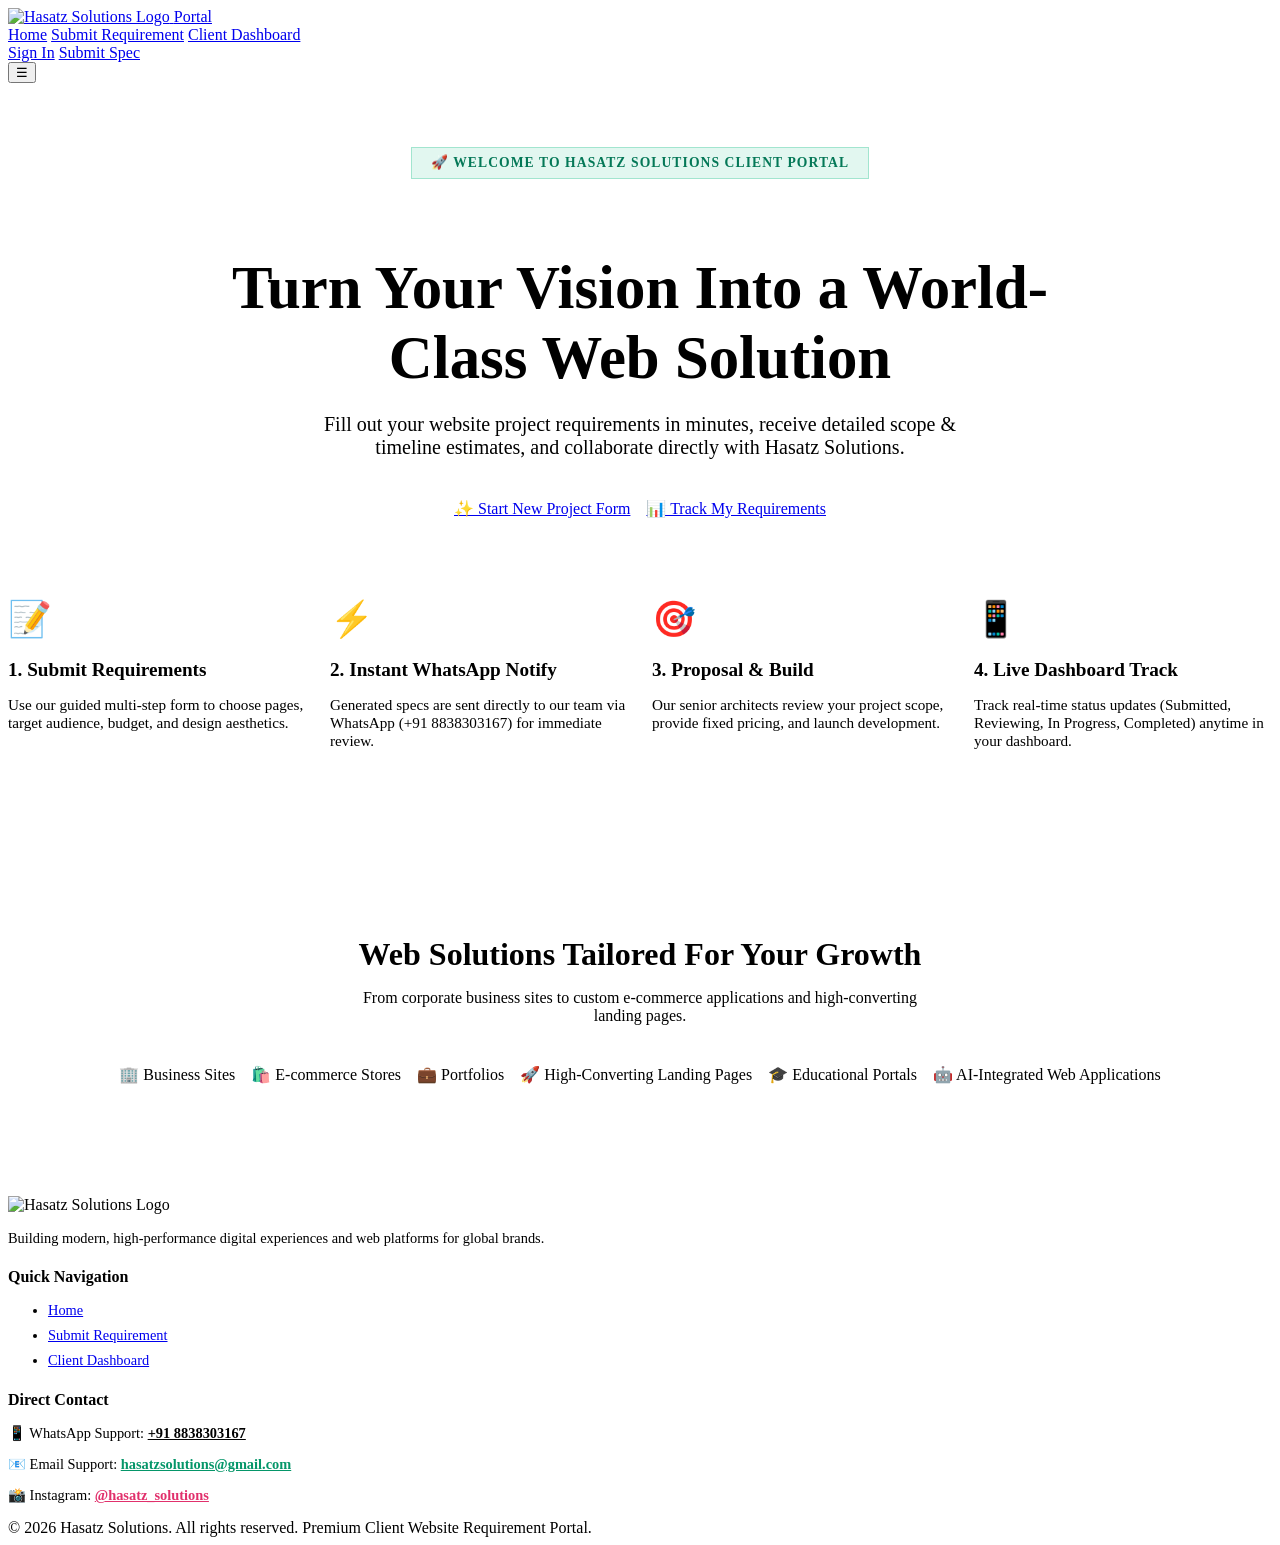
==== index.html @ edcb529d "Add files via upload" ====
<!DOCTYPE html>
<html lang="en">
<head>
  <meta charset="UTF-8">
  <meta name="viewport" content="width=device-width, initial-scale=1.0">
  <title>Hasatz Solutions | Client Website Requirement Portal</title>
  <meta name="description" content="Submit website requirements, track project progress, and build enterprise web solutions with Hasatz Solutions.">
  <link rel="stylesheet" href="css/style.css">
</head>
<body>

  <!-- Site Header -->
  <header class="site-header">
    <div class="container navbar">
      <a href="index.html" class="logo-brand">
        <img src="images/hasatz-logo.jpg" alt="Hasatz Solutions Logo" class="brand-logo-img">
        <span class="logo-tag">Portal</span>
      </a>

      <nav class="nav-links">
        <a href="index.html" class="nav-link active">Home</a>
        <a href="requirement.html" class="nav-link">Submit Requirement</a>
        <a href="dashboard.html" class="nav-link">Client Dashboard</a>
      </nav>

      <div class="nav-actions" id="navAuthActions">
        <!-- Dynamically injected by auth.js -->
        <a href="login.html" class="btn btn-secondary">Sign In</a>
        <a href="requirement.html" class="btn btn-primary">Submit Spec</a>
      </div>

      <button class="mobile-toggle" aria-label="Toggle Navigation">☰</button>
    </div>
  </header>

  <!-- Main Hero Section -->
  <main class="main-content">
    <section class="hero-section" style="padding: 4rem 0; text-align: center;">
      <div class="container">
        <div style="max-width: 840px; margin: 0 auto;">
          <span style="display: inline-block; padding: 0.4rem 1.2rem; background: rgba(16, 185, 129, 0.12); border: 1px solid rgba(16, 185, 129, 0.3); color: #047857; border-radius: var(--radius-full); font-size: 0.85rem; font-weight: 700; text-transform: uppercase; letter-spacing: 0.08em; margin-bottom: 1.5rem;">
            🚀 Welcome to Hasatz Solutions Client Portal
          </span>
          <h1 style="font-size: clamp(2.4rem, 5vw, 3.8rem); line-height: 1.15; margin-bottom: 1.25rem;">
            Turn Your Vision Into a <span class="gradient-text">World-Class Web Solution</span>
          </h1>
          <p class="subtitle" style="font-size: 1.25rem; max-width: 700px; margin: 0 auto 2.5rem;">
            Fill out your website project requirements in minutes, receive detailed scope & timeline estimates, and collaborate directly with Hasatz Solutions.
          </p>

          <div style="display: flex; gap: 1rem; justify-content: center; flex-wrap: wrap;">
            <a href="requirement.html" class="btn btn-primary btn-lg">
              ✨ Start New Project Form
            </a>
            <a href="dashboard.html" class="btn btn-secondary btn-lg">
              📊 Track My Requirements
            </a>
          </div>
        </div>

        <!-- Workflow Grid -->
        <div style="display: grid; grid-template-columns: repeat(auto-fit, minmax(250px, 1fr)); gap: 1.5rem; margin-top: 5rem; text-align: left;">
          
          <div class="glass-card interactive-card">
            <div style="font-size: 2.2rem; margin-bottom: 1rem;">📝</div>
            <h3 style="font-size: 1.2rem; margin-bottom: 0.5rem;">1. Submit Requirements</h3>
            <p style="color: var(--text-secondary); font-size: 0.95rem;">
              Use our guided multi-step form to choose pages, target audience, budget, and design aesthetics.
            </p>
          </div>

          <div class="glass-card interactive-card">
            <div style="font-size: 2.2rem; margin-bottom: 1rem;">⚡</div>
            <h3 style="font-size: 1.2rem; margin-bottom: 0.5rem;">2. Instant WhatsApp Notify</h3>
            <p style="color: var(--text-secondary); font-size: 0.95rem;">
              Generated specs are sent directly to our team via WhatsApp (+91 8838303167) for immediate review.
            </p>
          </div>

          <div class="glass-card interactive-card">
            <div style="font-size: 2.2rem; margin-bottom: 1rem;">🎯</div>
            <h3 style="font-size: 1.2rem; margin-bottom: 0.5rem;">3. Proposal & Build</h3>
            <p style="color: var(--text-secondary); font-size: 0.95rem;">
              Our senior architects review your project scope, provide fixed pricing, and launch development.
            </p>
          </div>

          <div class="glass-card interactive-card">
            <div style="font-size: 2.2rem; margin-bottom: 1rem;">📱</div>
            <h3 style="font-size: 1.2rem; margin-bottom: 0.5rem;">4. Live Dashboard Track</h3>
            <p style="color: var(--text-secondary); font-size: 0.95rem;">
              Track real-time status updates (Submitted, Reviewing, In Progress, Completed) anytime in your dashboard.
            </p>
          </div>

        </div>

        <!-- Solutions Showcase -->
        <div style="margin-top: 6rem; background: var(--bg-card); border: 1px solid var(--border-color); border-radius: var(--radius-lg); padding: 3rem 2rem;">
          <h2 style="font-size: 2rem; margin-bottom: 1rem;">Web Solutions Tailored For Your Growth</h2>
          <p style="color: var(--text-secondary); max-width: 600px; margin: 0 auto 2.5rem;">
            From corporate business sites to custom e-commerce applications and high-converting landing pages.
          </p>

          <div style="display: flex; flex-wrap: wrap; gap: 1rem; justify-content: center;">
            <span class="pill-label">🏢 Business Sites</span>
            <span class="pill-label">🛍️ E-commerce Stores</span>
            <span class="pill-label">💼 Portfolios</span>
            <span class="pill-label">🚀 High-Converting Landing Pages</span>
            <span class="pill-label">🎓 Educational Portals</span>
            <span class="pill-label">🤖 AI-Integrated Web Applications</span>
          </div>
        </div>

      </div>
    </section>
  </main>

  <!-- Site Footer -->
  <footer class="site-footer">
    <div class="container">
      <div class="footer-grid">
        <div>
          <div class="logo-brand" style="margin-bottom: 1rem;">
            <img src="images/hasatz-logo.jpg" alt="Hasatz Solutions Logo" class="brand-logo-img">
          </div>
          <p style="color: var(--text-secondary); font-size: 0.9rem;">
            Building modern, high-performance digital experiences and web platforms for global brands.
          </p>
        </div>

        <div>
          <h4 style="font-size: 1rem; margin-bottom: 1rem;">Quick Navigation</h4>
          <ul style="display: flex; flex-direction: column; gap: 0.5rem; font-size: 0.9rem;">
            <li><a href="index.html">Home</a></li>
            <li><a href="requirement.html">Submit Requirement</a></li>
            <li><a href="dashboard.html">Client Dashboard</a></li>
          </ul>
        </div>

        <div>
          <h4 style="font-size: 1rem; margin-bottom: 1rem;">Direct Contact</h4>
          <p style="color: var(--text-secondary); font-size: 0.9rem; margin-bottom: 0.5rem;">
            📱 WhatsApp Support: <a href="https://wa.me/918838303167" target="_blank" style="color: var(--text-primary); font-weight: 700;">+91 8838303167</a>
          </p>
          <p style="color: var(--text-secondary); font-size: 0.9rem; margin-bottom: 0.5rem;">
            📧 Email Support: <a href="mailto:hasatzsolutions@gmail.com" style="color: #059669; font-weight: 700; text-decoration: underline;">hasatzsolutions@gmail.com</a>
          </p>
          <p style="color: var(--text-secondary); font-size: 0.9rem;">
            📸 Instagram: <a href="https://www.instagram.com/hasatz_solutions?igsh=YTJra3RnbTBhNzlj" target="_blank" rel="noopener noreferrer" style="color: #e1306c; font-weight: 700;">@hasatz_solutions</a>
          </p>
        </div>
      </div>

      <div class="footer-bottom">
        &copy; 2026 Hasatz Solutions. All rights reserved. Premium Client Website Requirement Portal.
      </div>
    </div>
  </footer>

  <script type="module" src="js/firebase-init.js"></script>
  <script src="js/app.js"></script>
  <script src="js/auth.js"></script>
</body>
</html>
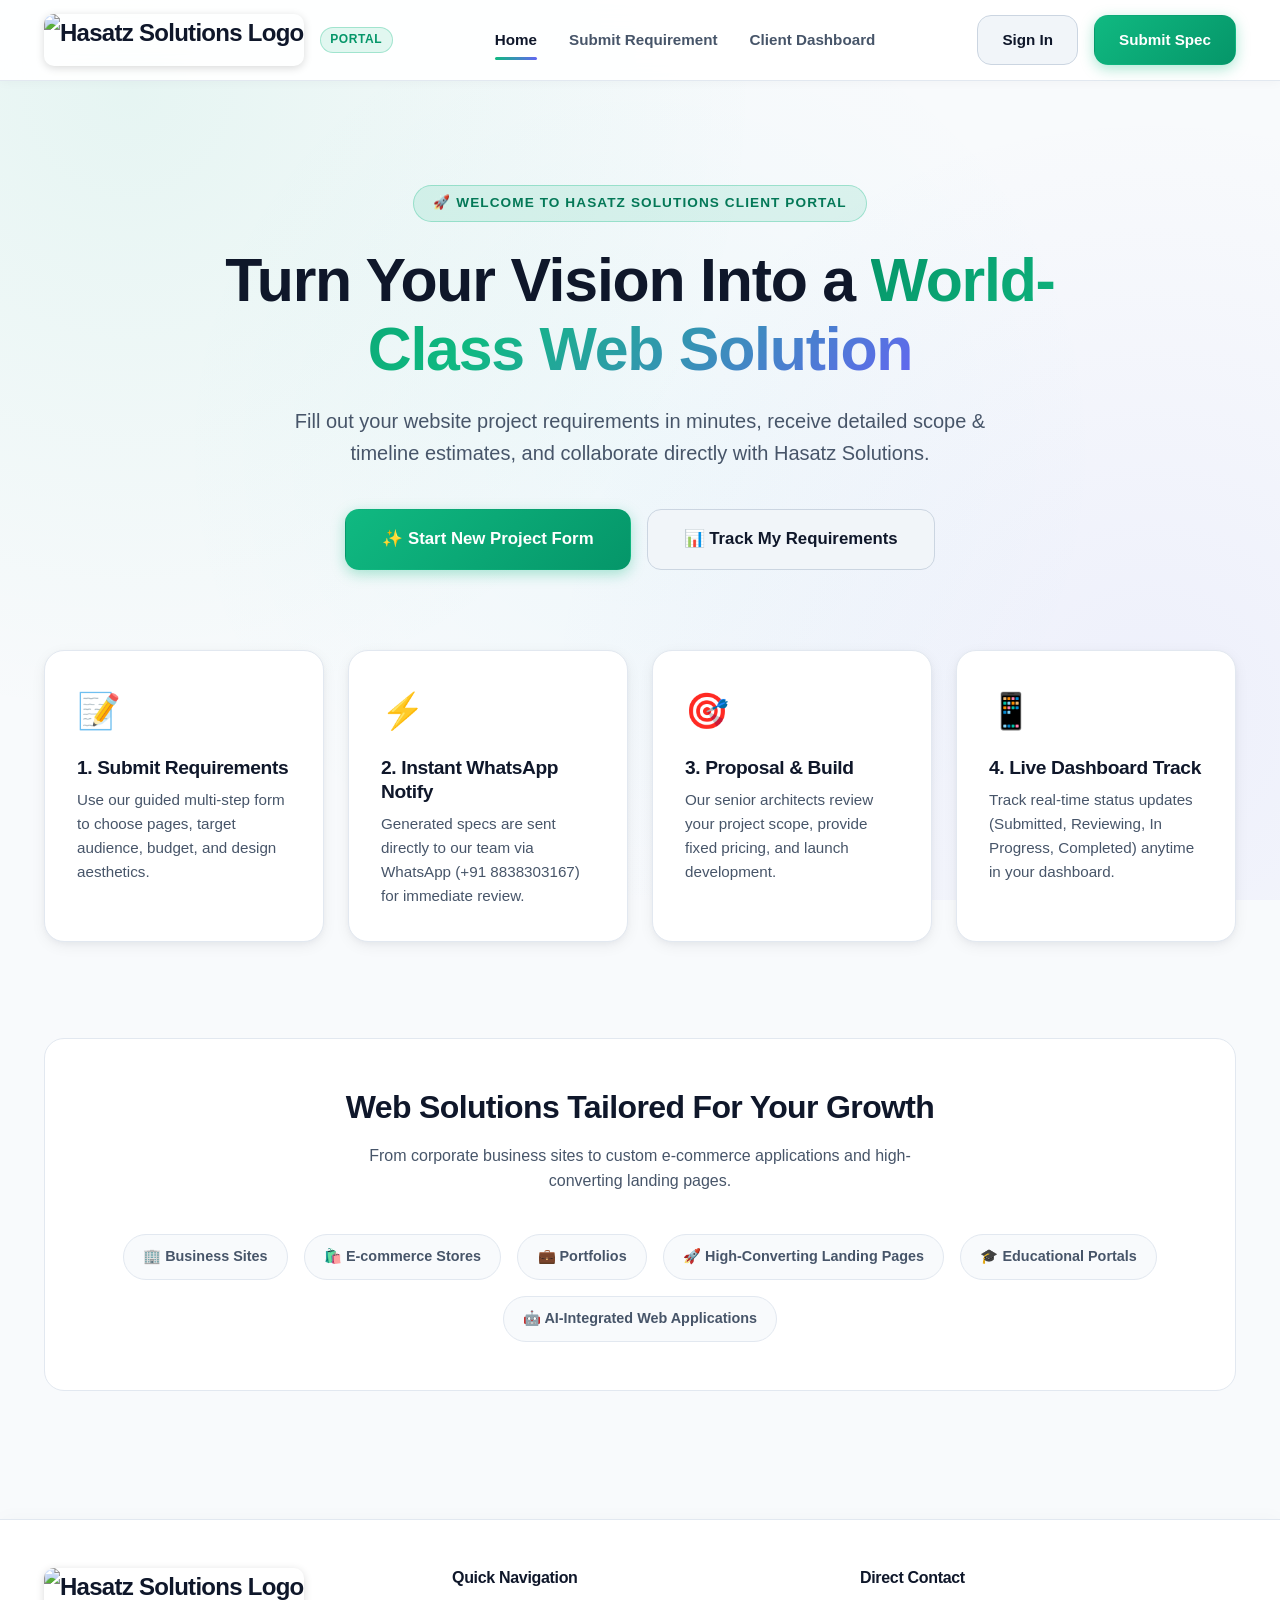
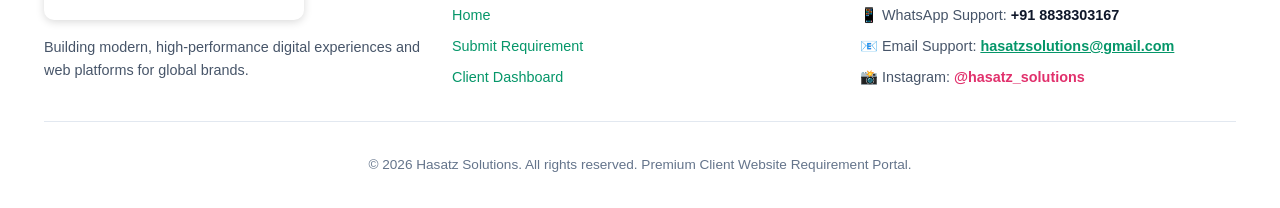
==== commit 8335e863: "Update index.html" ====
--- a/index.html
+++ b/index.html
@@ -5,7 +5,7 @@
   <meta name="viewport" content="width=device-width, initial-scale=1.0">
   <title>Hasatz Solutions | Client Website Requirement Portal</title>
   <meta name="description" content="Submit website requirements, track project progress, and build enterprise web solutions with Hasatz Solutions.">
-  <link rel="stylesheet" href="css/style.css">
+  <link rel="stylesheet" href="./style.css">
 </head>
 <body>
 
--- a/style.css
+++ b/style.css
@@ -0,0 +1,861 @@
+/* ==========================================================================
+   Hasatz Solutions Client Portal - Professional Corporate IT Theme (White & Vibrant)
+   ========================================================================== */
+
+@import url('https://fonts.googleapis.com/css2?family=Plus+Jakarta+Sans:wght@300;400;500;600;700;800&display=swap');
+
+:root {
+  /* Corporate Light Color Palette */
+  --bg-dark: #f8fafc;
+  --bg-card: #ffffff;
+  --bg-card-hover: #ffffff;
+  --bg-surface: #f1f5f9;
+  --bg-input: #ffffff;
+  --border-color: #e2e8f0;
+  --border-focus: #10b981;
+  --border-light: #cbd5e1;
+
+  /* Primary Brand Colors (Codenexa Emerald & Indigo) */
+  --primary: #10b981;
+  --primary-hover: #059669;
+  --primary-light: rgba(16, 185, 129, 0.1);
+  --secondary: #6366f1;
+  --secondary-hover: #4f46e5;
+  --accent: #06b6d4;
+
+  /* Status Colors (Vibrant Corporate Light) */
+  --status-submitted: #2563eb;
+  --status-reviewing: #d97706;
+  --status-inprogress: #7c3aed;
+  --status-completed: #059669;
+
+  /* High-Contrast Text Colors */
+  --text-primary: #0f172a;
+  --text-secondary: #475569;
+  --text-muted: #64748b;
+  --text-on-primary: #ffffff;
+
+  /* Elevation & Effects */
+  --shadow-sm: 0 1px 3px rgba(15, 23, 42, 0.08), 0 1px 2px rgba(15, 23, 42, 0.04);
+  --shadow-md: 0 4px 16px -2px rgba(15, 23, 42, 0.08), 0 2px 6px -1px rgba(15, 23, 42, 0.04);
+  --shadow-lg: 0 12px 32px -4px rgba(15, 23, 42, 0.12), 0 4px 12px -2px rgba(15, 23, 42, 0.06);
+  --shadow-glow: 0 0 25px rgba(16, 185, 129, 0.2);
+  --glass-bg: rgba(255, 255, 255, 0.88);
+  --glass-border: rgba(226, 232, 240, 0.8);
+  --glass-blur: blur(16px);
+
+  /* Spacing & Layout */
+  --radius-sm: 8px;
+  --radius-md: 14px;
+  --radius-lg: 20px;
+  --radius-full: 9999px;
+  --transition: all 0.25s cubic-bezier(0.4, 0, 0.2, 1);
+  --font-main: 'Plus Jakarta Sans', -apple-system, BlinkMacSystemFont, sans-serif;
+}
+
+/* Base Reset & Layout */
+*, *::before, *::after {
+  box-sizing: border-box;
+  margin: 0;
+  padding: 0;
+}
+
+html {
+  scroll-behavior: smooth;
+  font-size: 16px;
+}
+
+body {
+  font-family: var(--font-main);
+  background-color: var(--bg-dark);
+  color: var(--text-primary);
+  line-height: 1.6;
+  min-height: 100vh;
+  display: flex;
+  flex-direction: column;
+  background-image: 
+    radial-gradient(circle at 10% 10%, rgba(16, 185, 129, 0.08) 0%, transparent 45%),
+    radial-gradient(circle at 90% 80%, rgba(99, 102, 241, 0.07) 0%, transparent 45%),
+    radial-gradient(circle at 50% 50%, rgba(6, 182, 212, 0.04) 0%, transparent 60%);
+  background-attachment: fixed;
+}
+
+a {
+  color: var(--primary-hover);
+  text-decoration: none;
+  transition: var(--transition);
+}
+
+a:hover {
+  color: var(--secondary);
+}
+
+ul {
+  list-style: none;
+}
+
+.container {
+  width: 100%;
+  max-width: 1240px;
+  margin: 0 auto;
+  padding: 0 1.5rem;
+}
+
+.main-content {
+  flex: 1;
+  padding: 2.5rem 0 4rem;
+}
+
+/* Typography Helpers */
+h1, h2, h3, h4, h5, h6 {
+  color: var(--text-primary);
+  font-weight: 700;
+  line-height: 1.25;
+  letter-spacing: -0.02em;
+}
+
+.gradient-text {
+  background: linear-gradient(135deg, #059669 0%, #10b981 40%, #6366f1 100%);
+  -webkit-background-clip: text;
+  -webkit-text-fill-color: transparent;
+}
+
+.subtitle {
+  color: var(--text-secondary);
+  font-size: 1.1rem;
+  margin-top: 0.5rem;
+}
+
+/* Header & Navigation */
+.site-header {
+  position: sticky;
+  top: 0;
+  z-index: 100;
+  background: rgba(255, 255, 255, 0.92);
+  backdrop-filter: var(--glass-blur);
+  -webkit-backdrop-filter: var(--glass-blur);
+  border-bottom: 1px solid var(--border-color);
+  box-shadow: 0 2px 10px rgba(15, 23, 42, 0.03);
+}
+
+.navbar {
+  display: flex;
+  align-items: center;
+  justify-content: space-between;
+  height: 80px;
+}
+
+.logo-brand {
+  display: flex;
+  align-items: center;
+  gap: 0.75rem;
+  font-size: 1.5rem;
+  font-weight: 800;
+  color: var(--text-primary);
+  letter-spacing: -0.03em;
+}
+
+.brand-logo-img {
+  height: 52px;
+  width: auto;
+  border-radius: 10px;
+  object-fit: contain;
+  box-shadow: 0 2px 8px rgba(0, 0, 0, 0.15);
+}
+
+.logo-icon {
+  width: 38px;
+  height: 38px;
+  background: linear-gradient(135deg, var(--primary), var(--secondary));
+  border-radius: var(--radius-sm);
+  display: flex;
+  align-items: center;
+  justify-content: center;
+  color: white;
+  font-weight: 800;
+  font-size: 1.2rem;
+  box-shadow: 0 4px 12px rgba(16, 185, 129, 0.3);
+}
+
+.logo-tag {
+  font-size: 0.75rem;
+  padding: 0.18rem 0.6rem;
+  background: rgba(16, 185, 129, 0.12);
+  border: 1px solid rgba(16, 185, 129, 0.3);
+  color: #059669;
+  border-radius: var(--radius-full);
+  text-transform: uppercase;
+  letter-spacing: 0.05em;
+  font-weight: 700;
+  margin-left: 0.25rem;
+}
+
+.nav-links {
+  display: flex;
+  align-items: center;
+  gap: 2rem;
+}
+
+.nav-link {
+  color: var(--text-secondary);
+  font-weight: 600;
+  font-size: 0.95rem;
+  position: relative;
+  padding: 0.5rem 0;
+}
+
+.nav-link:hover, .nav-link.active {
+  color: var(--text-primary);
+}
+
+.nav-link.active::after {
+  content: '';
+  position: absolute;
+  bottom: 0;
+  left: 0;
+  width: 100%;
+  height: 3px;
+  background: linear-gradient(90deg, var(--primary), var(--secondary));
+  border-radius: 3px;
+}
+
+.nav-actions {
+  display: flex;
+  align-items: center;
+  gap: 1rem;
+}
+
+.mobile-toggle {
+  display: none;
+  background: none;
+  border: none;
+  color: var(--text-primary);
+  font-size: 1.5rem;
+  cursor: pointer;
+  padding: 0.5rem;
+}
+
+/* Buttons */
+.btn {
+  display: inline-flex;
+  align-items: center;
+  justify-content: center;
+  gap: 0.6rem;
+  padding: 0.75rem 1.5rem;
+  font-size: 0.95rem;
+  font-weight: 600;
+  border-radius: var(--radius-md);
+  border: 1px solid transparent;
+  cursor: pointer;
+  transition: var(--transition);
+  text-decoration: none;
+  white-space: nowrap;
+}
+
+.btn-primary {
+  background: linear-gradient(135deg, #10b981 0%, #059669 100%);
+  color: white;
+  box-shadow: 0 4px 14px rgba(16, 185, 129, 0.35);
+}
+
+.btn-primary:hover {
+  background: linear-gradient(135deg, #059669 0%, #047857 100%);
+  transform: translateY(-2px);
+  box-shadow: 0 6px 20px rgba(16, 185, 129, 0.45);
+  color: white;
+}
+
+.btn-secondary {
+  background: #f1f5f9;
+  border-color: #cbd5e1;
+  color: var(--text-primary);
+}
+
+.btn-secondary:hover {
+  background: #e2e8f0;
+  border-color: #94a3b8;
+  color: #000;
+}
+
+.btn-outline {
+  background: transparent;
+  border-color: var(--primary);
+  color: var(--primary-hover);
+}
+
+.btn-outline:hover {
+  background: var(--primary-light);
+  color: #047857;
+}
+
+.btn-whatsapp {
+  background: #25D366;
+  color: white;
+  box-shadow: 0 4px 14px rgba(37, 211, 102, 0.3);
+}
+
+.btn-whatsapp:hover {
+  background: #1eb857;
+  color: white;
+  transform: translateY(-2px);
+  box-shadow: 0 6px 20px rgba(37, 211, 102, 0.4);
+}
+
+.btn-lg {
+  padding: 1rem 2.25rem;
+  font-size: 1.05rem;
+  border-radius: var(--radius-md);
+}
+
+.btn-full {
+  width: 100%;
+}
+
+.btn:disabled {
+  opacity: 0.6;
+  cursor: not-allowed;
+  transform: none !important;
+}
+
+/* Glass & Corporate Card Components */
+.glass-card {
+  background: #ffffff;
+  border: 1px solid var(--border-color);
+  border-radius: var(--radius-lg);
+  padding: 2rem;
+  box-shadow: var(--shadow-md);
+  transition: var(--transition);
+}
+
+.glass-card:hover {
+  border-color: #cbd5e1;
+  box-shadow: var(--shadow-lg);
+}
+
+.interactive-card:hover {
+  transform: translateY(-4px);
+  border-color: rgba(16, 185, 129, 0.4);
+  box-shadow: var(--shadow-lg), 0 0 20px rgba(16, 185, 129, 0.12);
+}
+
+/* Forms & Controls */
+.form-group {
+  margin-bottom: 1.5rem;
+}
+
+.form-row {
+  display: grid;
+  grid-template-columns: repeat(auto-fit, minmax(260px, 1fr));
+  gap: 1.25rem;
+}
+
+.form-label {
+  display: block;
+  font-size: 0.9rem;
+  font-weight: 600;
+  color: var(--text-primary);
+  margin-bottom: 0.5rem;
+}
+
+.form-label span.required {
+  color: #f43f5e;
+}
+
+.form-control {
+  width: 100%;
+  padding: 0.85rem 1.1rem;
+  background-color: #ffffff;
+  border: 1px solid var(--border-light);
+  border-radius: var(--radius-md);
+  color: var(--text-primary);
+  font-family: var(--font-main);
+  font-size: 0.95rem;
+  transition: var(--transition);
+  outline: none;
+}
+
+.form-control:focus {
+  border-color: var(--border-focus);
+  box-shadow: 0 0 0 3px rgba(16, 185, 129, 0.18);
+  background-color: #ffffff;
+}
+
+.form-control::placeholder {
+  color: var(--text-muted);
+}
+
+select.form-control {
+  appearance: none;
+  background-image: url("data:image/svg+xml,%3Csvg xmlns='http://www.w3.org/2000/svg' width='16' height='16' viewBox='0 0 24 24' fill='none' stroke='%64748b' stroke-width='2' stroke-linecap='round' stroke-linejoin='round'%3E%3Cpolyline points='6 9 12 15 18 9'%3E%3C/polyline%3E%3C/svg%3E");
+  background-repeat: no-repeat;
+  background-position: right 1rem center;
+  padding-right: 2.5rem;
+}
+
+textarea.form-control {
+  min-height: 120px;
+  resize: vertical;
+}
+
+/* Checkbox & Radio Pills */
+.pill-grid {
+  display: flex;
+  flex-wrap: wrap;
+  gap: 0.75rem;
+}
+
+.pill-item {
+  position: relative;
+}
+
+.pill-item input[type="checkbox"],
+.pill-item input[type="radio"] {
+  position: absolute;
+  opacity: 0;
+  width: 0;
+  height: 0;
+}
+
+.pill-label {
+  display: inline-flex;
+  align-items: center;
+  gap: 0.5rem;
+  padding: 0.65rem 1.2rem;
+  background: #f8fafc;
+  border: 1px solid var(--border-color);
+  border-radius: var(--radius-full);
+  color: var(--text-secondary);
+  font-size: 0.9rem;
+  font-weight: 600;
+  cursor: pointer;
+  transition: var(--transition);
+  user-select: none;
+}
+
+.pill-item input:checked + .pill-label {
+  background: rgba(16, 185, 129, 0.12);
+  border-color: var(--primary);
+  color: #047857;
+  box-shadow: 0 2px 10px rgba(16, 185, 129, 0.15);
+}
+
+.pill-label:hover {
+  background: #f1f5f9;
+  border-color: #cbd5e1;
+  color: var(--text-primary);
+}
+
+/* Dropzone & File Upload */
+.file-dropzone {
+  border: 2px dashed #cbd5e1;
+  border-radius: var(--radius-md);
+  padding: 2.5rem 1.5rem;
+  text-align: center;
+  background: #f8fafc;
+  cursor: pointer;
+  transition: var(--transition);
+}
+
+.file-dropzone:hover, .file-dropzone.dragover {
+  border-color: var(--primary);
+  background: rgba(16, 185, 129, 0.04);
+}
+
+.dropzone-icon {
+  font-size: 2.5rem;
+  color: var(--primary);
+  margin-bottom: 0.75rem;
+}
+
+.file-list {
+  margin-top: 1rem;
+  display: flex;
+  flex-direction: column;
+  gap: 0.5rem;
+}
+
+.file-chip {
+  display: flex;
+  align-items: center;
+  justify-content: space-between;
+  padding: 0.6rem 1rem;
+  background: #f1f5f9;
+  border: 1px solid var(--border-color);
+  border-radius: var(--radius-sm);
+  font-size: 0.88rem;
+}
+
+.file-chip-remove {
+  background: none;
+  border: none;
+  color: #f43f5e;
+  cursor: pointer;
+  font-size: 1.1rem;
+  padding: 0.2rem;
+  display: flex;
+  align-items: center;
+}
+
+/* Status Badges (Clean Corporate Light) */
+.badge {
+  display: inline-flex;
+  align-items: center;
+  gap: 0.4rem;
+  padding: 0.35rem 0.85rem;
+  border-radius: var(--radius-full);
+  font-size: 0.8rem;
+  font-weight: 700;
+  text-transform: capitalize;
+}
+
+.badge-submitted {
+  background: #eff6ff;
+  color: #1d4ed8;
+  border: 1px solid #bfdbfe;
+}
+
+.badge-reviewing {
+  background: #fffbeb;
+  color: #b45309;
+  border: 1px solid #fde68a;
+}
+
+.badge-inprogress {
+  background: #f5f3ff;
+  color: #6d28d9;
+  border: 1px solid #ddd6fe;
+}
+
+.badge-completed {
+  background: #ecfdf5;
+  color: #047857;
+  border: 1px solid #a7f3d0;
+}
+
+/* Stat Cards */
+.stats-grid {
+  display: grid;
+  grid-template-columns: repeat(auto-fit, minmax(220px, 1fr));
+  gap: 1.25rem;
+  margin-bottom: 2rem;
+}
+
+.stat-card {
+  display: flex;
+  align-items: center;
+  gap: 1.25rem;
+}
+
+.stat-icon {
+  width: 54px;
+  height: 54px;
+  border-radius: var(--radius-md);
+  display: flex;
+  align-items: center;
+  justify-content: center;
+  font-size: 1.5rem;
+  background: rgba(16, 185, 129, 0.1);
+  color: var(--primary-hover);
+  border: 1px solid rgba(16, 185, 129, 0.2);
+}
+
+.stat-value {
+  font-size: 1.8rem;
+  font-weight: 800;
+  color: var(--text-primary);
+  line-height: 1.1;
+}
+
+.stat-label {
+  font-size: 0.85rem;
+  color: var(--text-secondary);
+  font-weight: 600;
+}
+
+/* Tables */
+.table-responsive {
+  width: 100%;
+  overflow-x: auto;
+}
+
+.custom-table {
+  width: 100%;
+  border-collapse: separate;
+  border-spacing: 0;
+}
+
+.custom-table th {
+  background: #f8fafc;
+  color: var(--text-secondary);
+  font-size: 0.8rem;
+  font-weight: 700;
+  text-transform: uppercase;
+  letter-spacing: 0.05em;
+  padding: 1rem 1.25rem;
+  text-align: left;
+  border-bottom: 1px solid var(--border-color);
+}
+
+.custom-table td {
+  padding: 1.1rem 1.25rem;
+  border-bottom: 1px solid var(--border-color);
+  font-size: 0.92rem;
+  color: var(--text-primary);
+  vertical-align: middle;
+}
+
+.custom-table tbody tr {
+  transition: var(--transition);
+}
+
+.custom-table tbody tr:hover {
+  background: #f8fafc;
+}
+
+/* Modals */
+.modal-overlay {
+  position: fixed;
+  inset: 0;
+  background: rgba(15, 23, 42, 0.5);
+  backdrop-filter: blur(8px);
+  z-index: 1000;
+  display: flex;
+  align-items: center;
+  justify-content: center;
+  padding: 1.5rem;
+  opacity: 0;
+  visibility: hidden;
+  transition: var(--transition);
+}
+
+.modal-overlay.active {
+  opacity: 1;
+  visibility: visible;
+}
+
+.modal-container {
+  background: #ffffff;
+  border: 1px solid var(--border-light);
+  border-radius: var(--radius-lg);
+  width: 100%;
+  max-width: 720px;
+  max-height: 90vh;
+  overflow-y: auto;
+  box-shadow: var(--shadow-lg);
+  transform: scale(0.95);
+  transition: var(--transition);
+}
+
+.modal-overlay.active .modal-container {
+  transform: scale(1);
+}
+
+.modal-header {
+  padding: 1.5rem 2rem;
+  border-bottom: 1px solid var(--border-color);
+  display: flex;
+  align-items: center;
+  justify-content: space-between;
+  background: #f8fafc;
+}
+
+.modal-close {
+  background: none;
+  border: none;
+  color: var(--text-secondary);
+  font-size: 1.5rem;
+  cursor: pointer;
+  transition: var(--transition);
+}
+
+.modal-close:hover {
+  color: var(--text-primary);
+}
+
+.modal-body {
+  padding: 2rem;
+}
+
+/* Multi-Step Wizard */
+.wizard-steps {
+  display: flex;
+  justify-content: space-between;
+  position: relative;
+  margin-bottom: 2.5rem;
+}
+
+.wizard-steps::before {
+  content: '';
+  position: absolute;
+  top: 20px;
+  left: 0;
+  right: 0;
+  height: 2px;
+  background: #e2e8f0;
+  z-index: 1;
+}
+
+.wizard-step {
+  position: relative;
+  z-index: 2;
+  display: flex;
+  flex-direction: column;
+  align-items: center;
+  gap: 0.5rem;
+  cursor: pointer;
+}
+
+.step-number {
+  width: 42px;
+  height: 42px;
+  border-radius: var(--radius-full);
+  background: #ffffff;
+  border: 2px solid #cbd5e1;
+  color: var(--text-secondary);
+  display: flex;
+  align-items: center;
+  justify-content: center;
+  font-weight: 700;
+  font-size: 0.95rem;
+  transition: var(--transition);
+}
+
+.step-label {
+  font-size: 0.8rem;
+  font-weight: 600;
+  color: var(--text-secondary);
+  text-align: center;
+}
+
+.wizard-step.active .step-number {
+  background: var(--primary);
+  border-color: var(--primary);
+  color: white;
+  box-shadow: 0 0 15px rgba(16, 185, 129, 0.4);
+}
+
+.wizard-step.active .step-label {
+  color: var(--text-primary);
+}
+
+.wizard-step.completed .step-number {
+  background: #059669;
+  border-color: #059669;
+  color: white;
+}
+
+.form-step-content {
+  display: none;
+}
+
+.form-step-content.active {
+  display: block;
+  animation: fadeIn 0.3s ease;
+}
+
+@keyframes fadeIn {
+  from { opacity: 0; transform: translateY(8px); }
+  to { opacity: 1; transform: translateY(0); }
+}
+
+/* Toast Notifications */
+.toast-container {
+  position: fixed;
+  bottom: 2rem;
+  right: 2rem;
+  z-index: 9999;
+  display: flex;
+  flex-direction: column;
+  gap: 0.75rem;
+}
+
+.toast {
+  padding: 1rem 1.5rem;
+  border-radius: var(--radius-md);
+  background: #ffffff;
+  border: 1px solid var(--border-color);
+  color: var(--text-primary);
+  font-size: 0.9rem;
+  font-weight: 600;
+  box-shadow: var(--shadow-lg);
+  display: flex;
+  align-items: center;
+  gap: 0.75rem;
+  animation: slideInRight 0.3s ease;
+}
+
+.toast-success { border-left: 4px solid #10b981; }
+.toast-error { border-left: 4px solid #f43f5e; }
+.toast-info { border-left: 4px solid var(--secondary); }
+
+@keyframes slideInRight {
+  from { transform: translateX(100%); opacity: 0; }
+  to { transform: translateX(0); opacity: 1; }
+}
+
+/* Footer */
+.site-footer {
+  background: #ffffff;
+  border-top: 1px solid var(--border-color);
+  padding: 3rem 0 2rem;
+  margin-top: auto;
+  box-shadow: 0 -4px 16px rgba(15, 23, 42, 0.02);
+}
+
+.footer-grid {
+  display: grid;
+  grid-template-columns: repeat(auto-fit, minmax(220px, 1fr));
+  gap: 2rem;
+  margin-bottom: 2rem;
+}
+
+.footer-bottom {
+  text-align: center;
+  padding-top: 2rem;
+  border-top: 1px solid var(--border-color);
+  color: var(--text-muted);
+  font-size: 0.85rem;
+}
+
+/* Responsive Rules */
+@media (max-width: 992px) {
+  .navbar {
+    height: 70px;
+  }
+  .nav-links {
+    position: fixed;
+    top: 70px;
+    left: 0;
+    right: 0;
+    background: #ffffff;
+    border-bottom: 1px solid var(--border-color);
+    flex-direction: column;
+    padding: 1.5rem;
+    gap: 1.25rem;
+    transform: translateY(-150%);
+    transition: var(--transition);
+    box-shadow: var(--shadow-md);
+  }
+  .nav-links.active {
+    transform: translateY(0);
+  }
+  .mobile-toggle {
+    display: block;
+  }
+}
+
+@media (max-width: 640px) {
+  .wizard-steps {
+    overflow-x: auto;
+    padding-bottom: 0.5rem;
+  }
+  .step-label {
+    display: none;
+  }
+  .container {
+    padding: 0 1rem;
+  }
+  .glass-card {
+    padding: 1.5rem 1rem;
+  }
+}
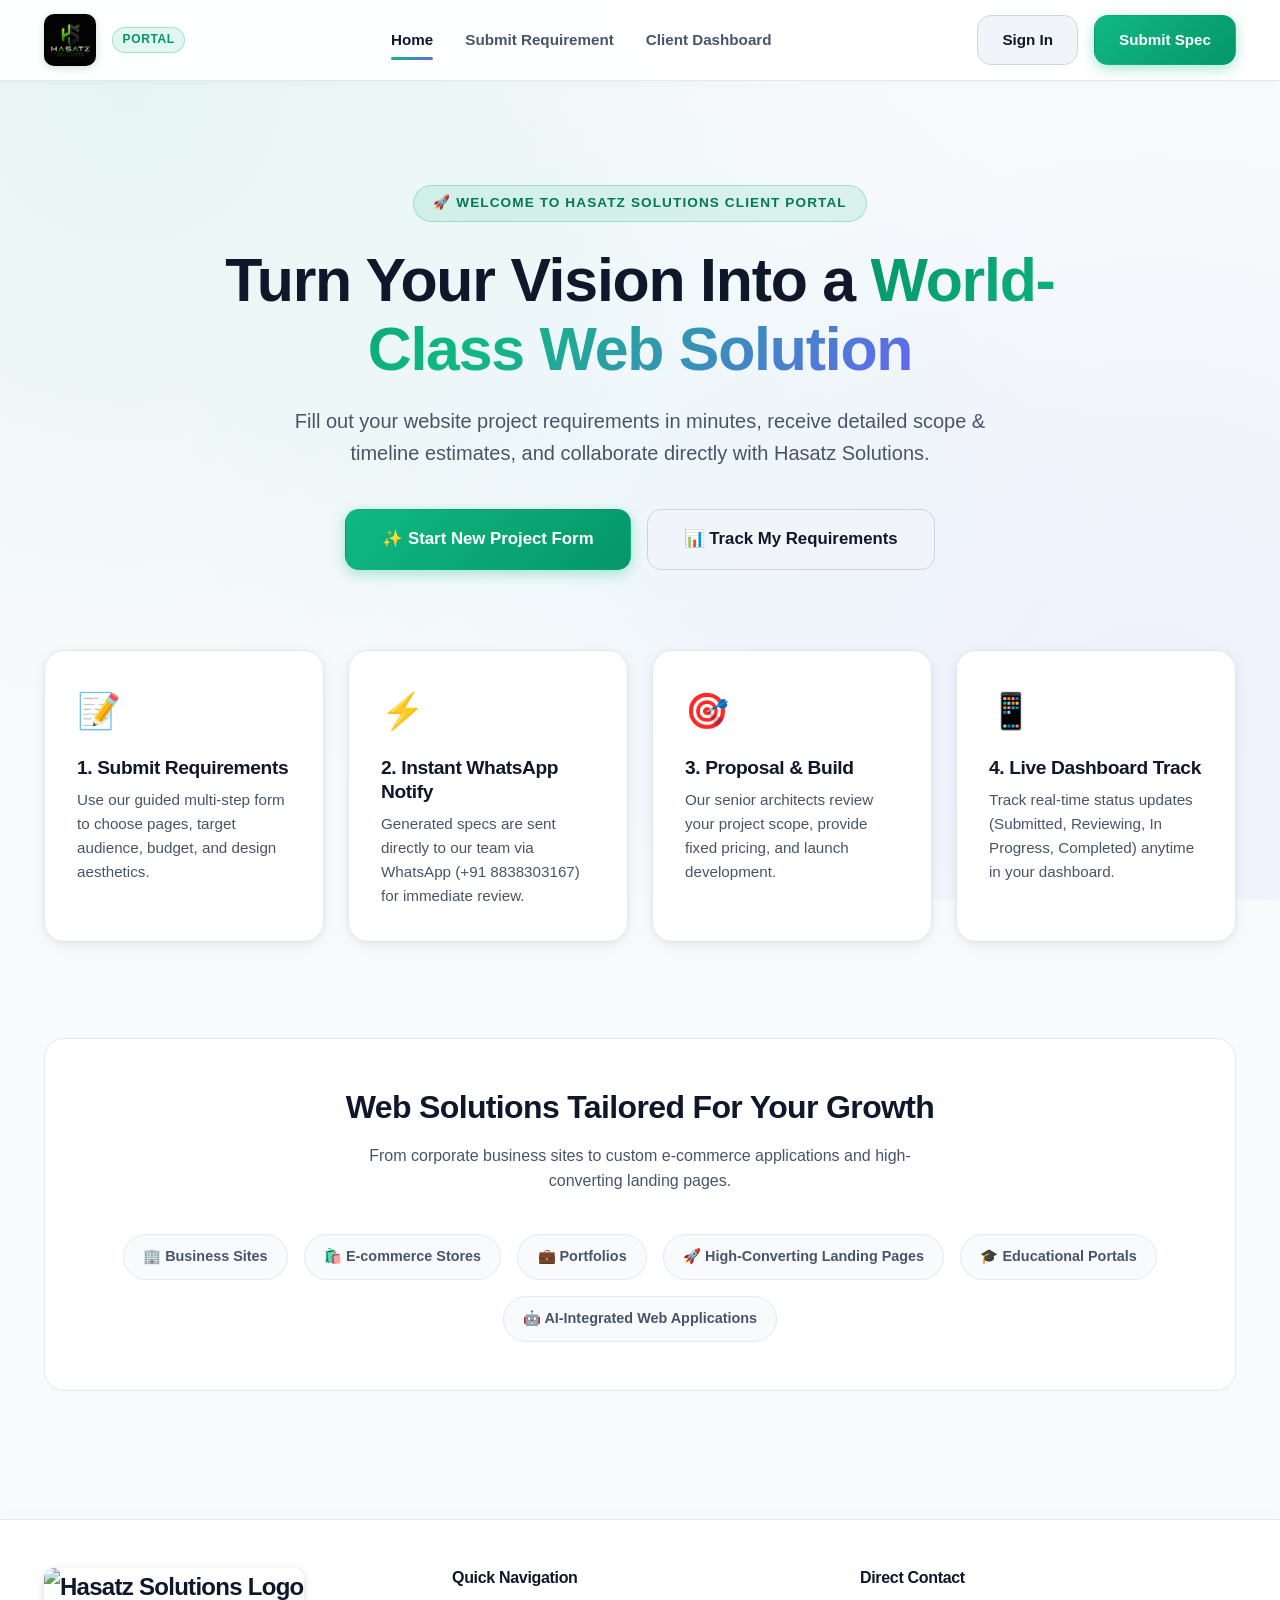
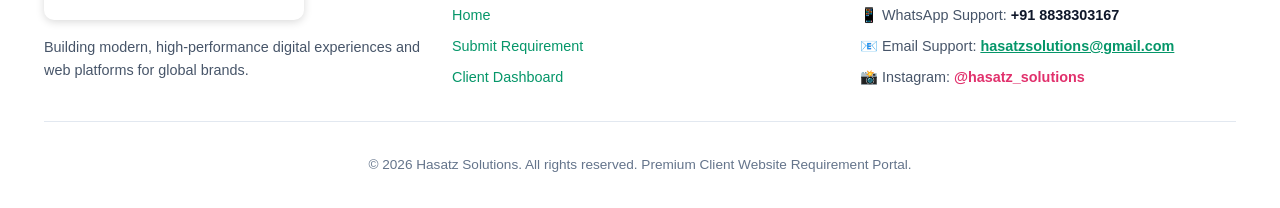
==== commit 6bdbc6ef: "Update index.html" ====
--- a/index.html
+++ b/index.html
@@ -13,7 +13,7 @@
   <header class="site-header">
     <div class="container navbar">
       <a href="index.html" class="logo-brand">
-        <img src="images/hasatz-logo.jpg" alt="Hasatz Solutions Logo" class="brand-logo-img">
+        <img src="hasatz-logo.jpg" alt="Hasatz Solutions Logo" class="brand-logo-img">
         <span class="logo-tag">Portal</span>
       </a>
 
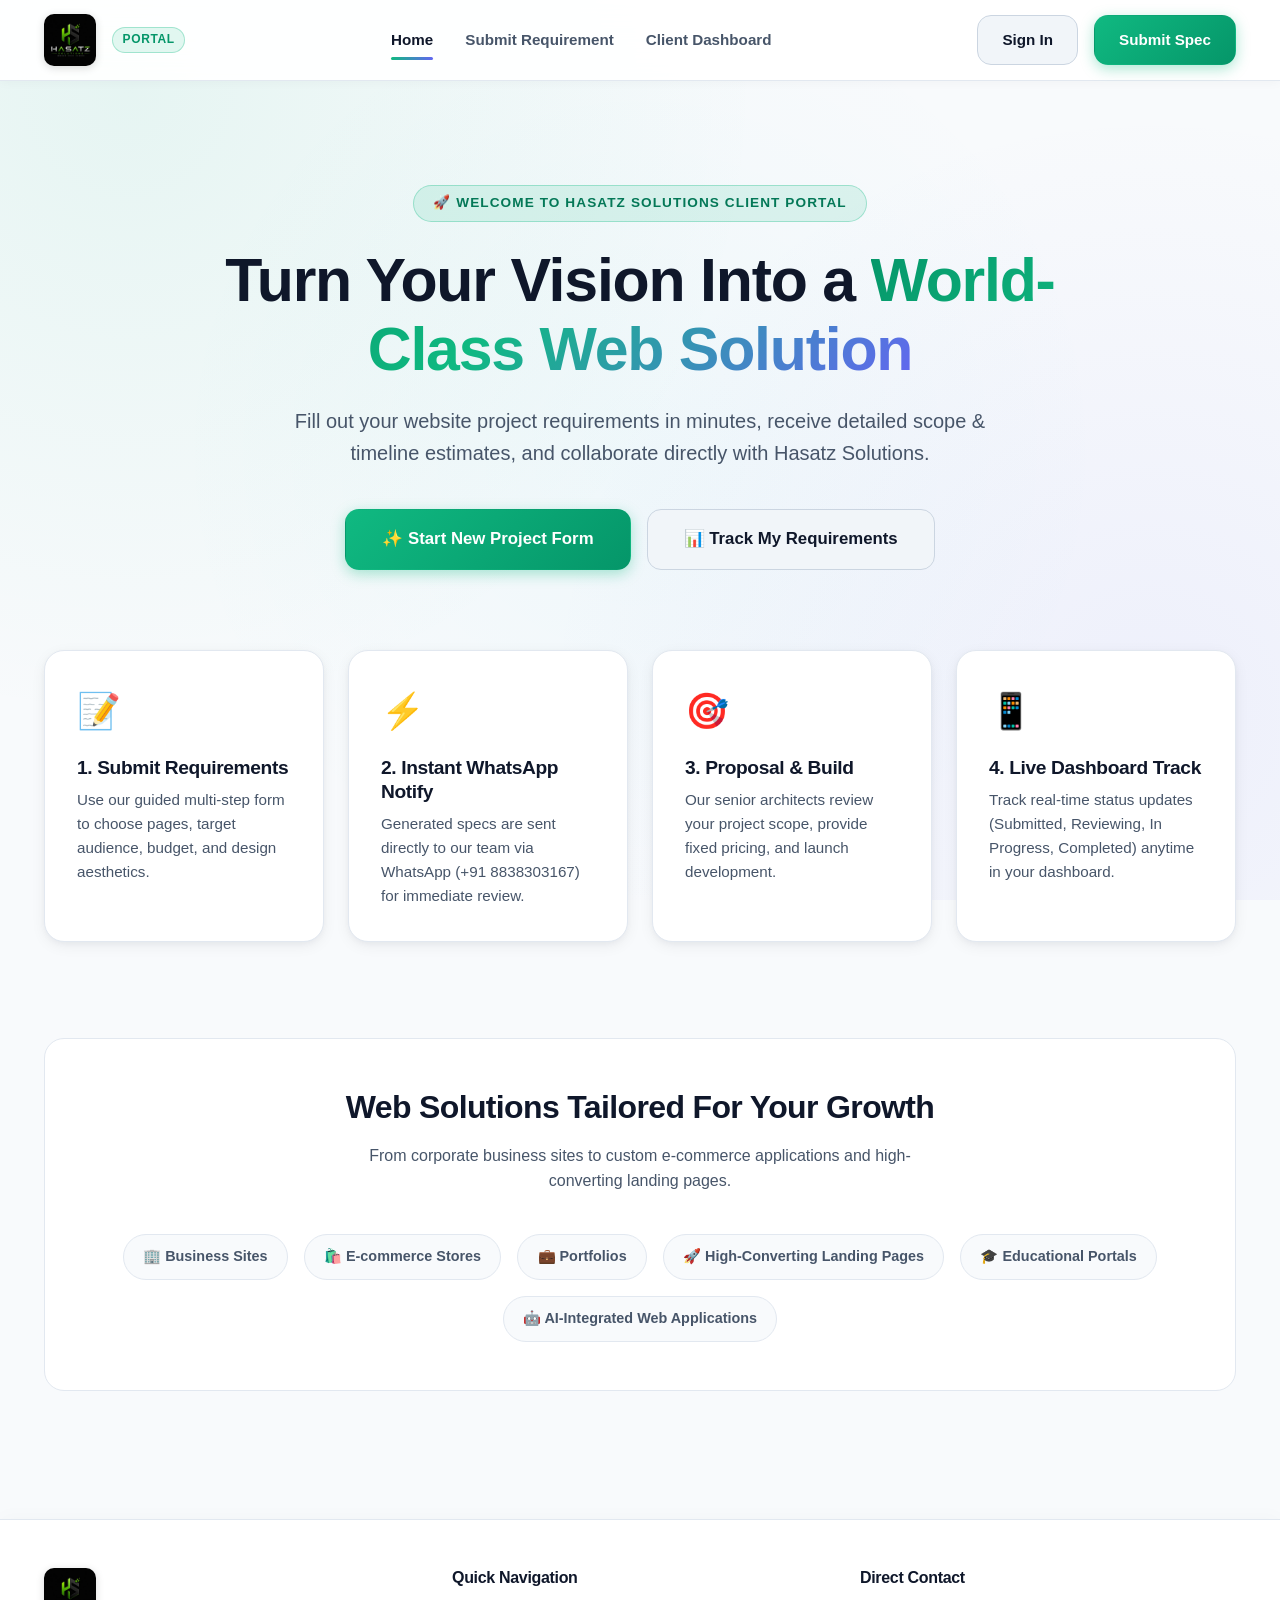
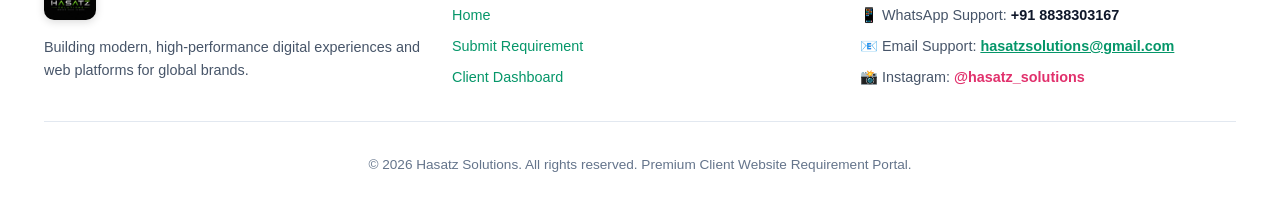
==== commit 56867f09: "Update index.html" ====
--- a/index.html
+++ b/index.html
@@ -122,7 +122,7 @@
       <div class="footer-grid">
         <div>
           <div class="logo-brand" style="margin-bottom: 1rem;">
-            <img src="images/hasatz-logo.jpg" alt="Hasatz Solutions Logo" class="brand-logo-img">
+            <img src="hasatz-logo.jpg" alt="Hasatz Solutions Logo" class="brand-logo-img">
           </div>
           <p style="color: var(--text-secondary); font-size: 0.9rem;">
             Building modern, high-performance digital experiences and web platforms for global brands.
